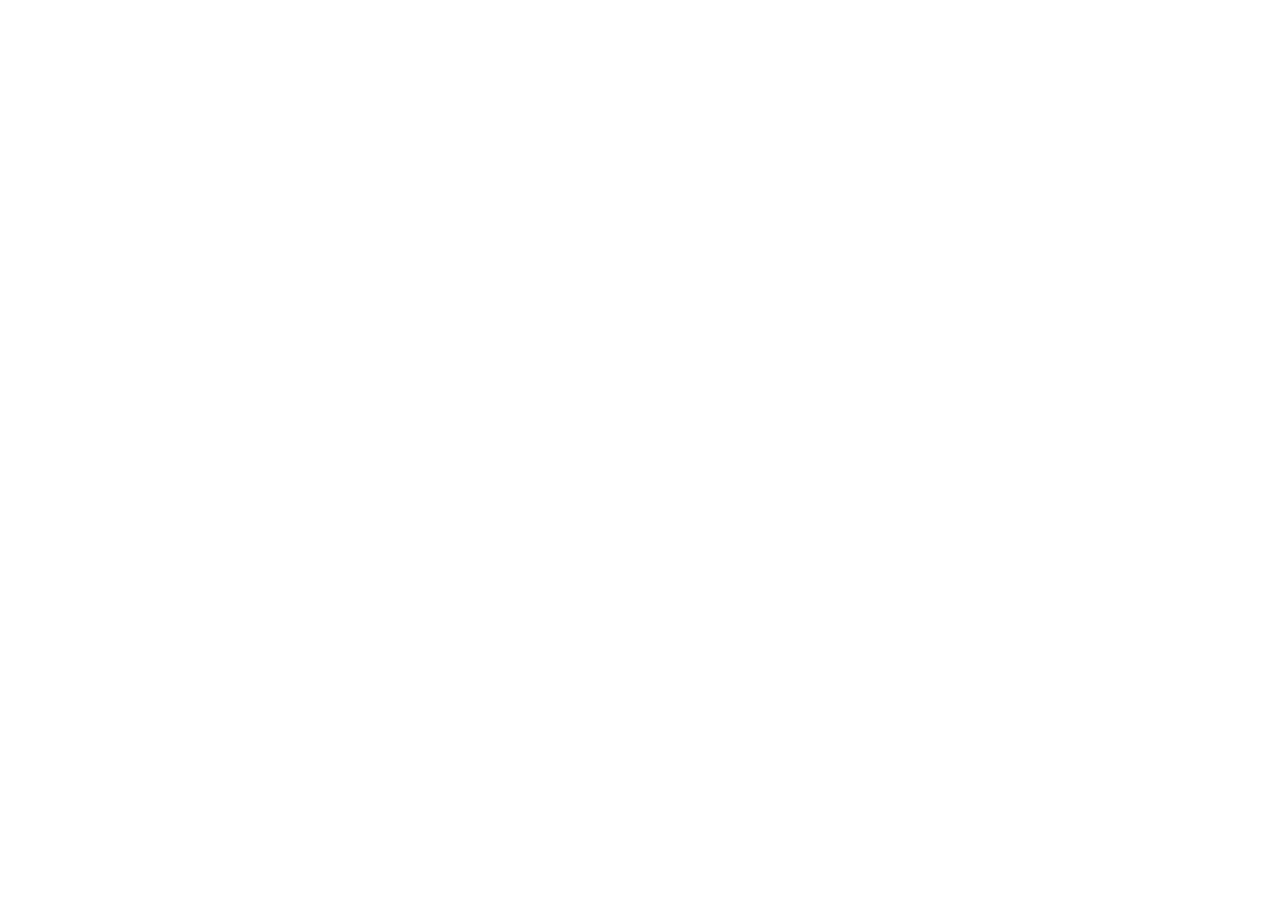
==== src/index.html @ 3f85805f "Add .gitignore for environment variables and create initial index.html structure" ====
<!DOCTYPE html>
<html lang="en">

<head>
    <meta charset="UTF-8">
    <meta name="viewport" content="width=device-width, initial-scale=1.0">
    <title>Home</title>
    <link rel="stylesheet" href="../styles/style.css">
</head>

<body>

</body>

</html>
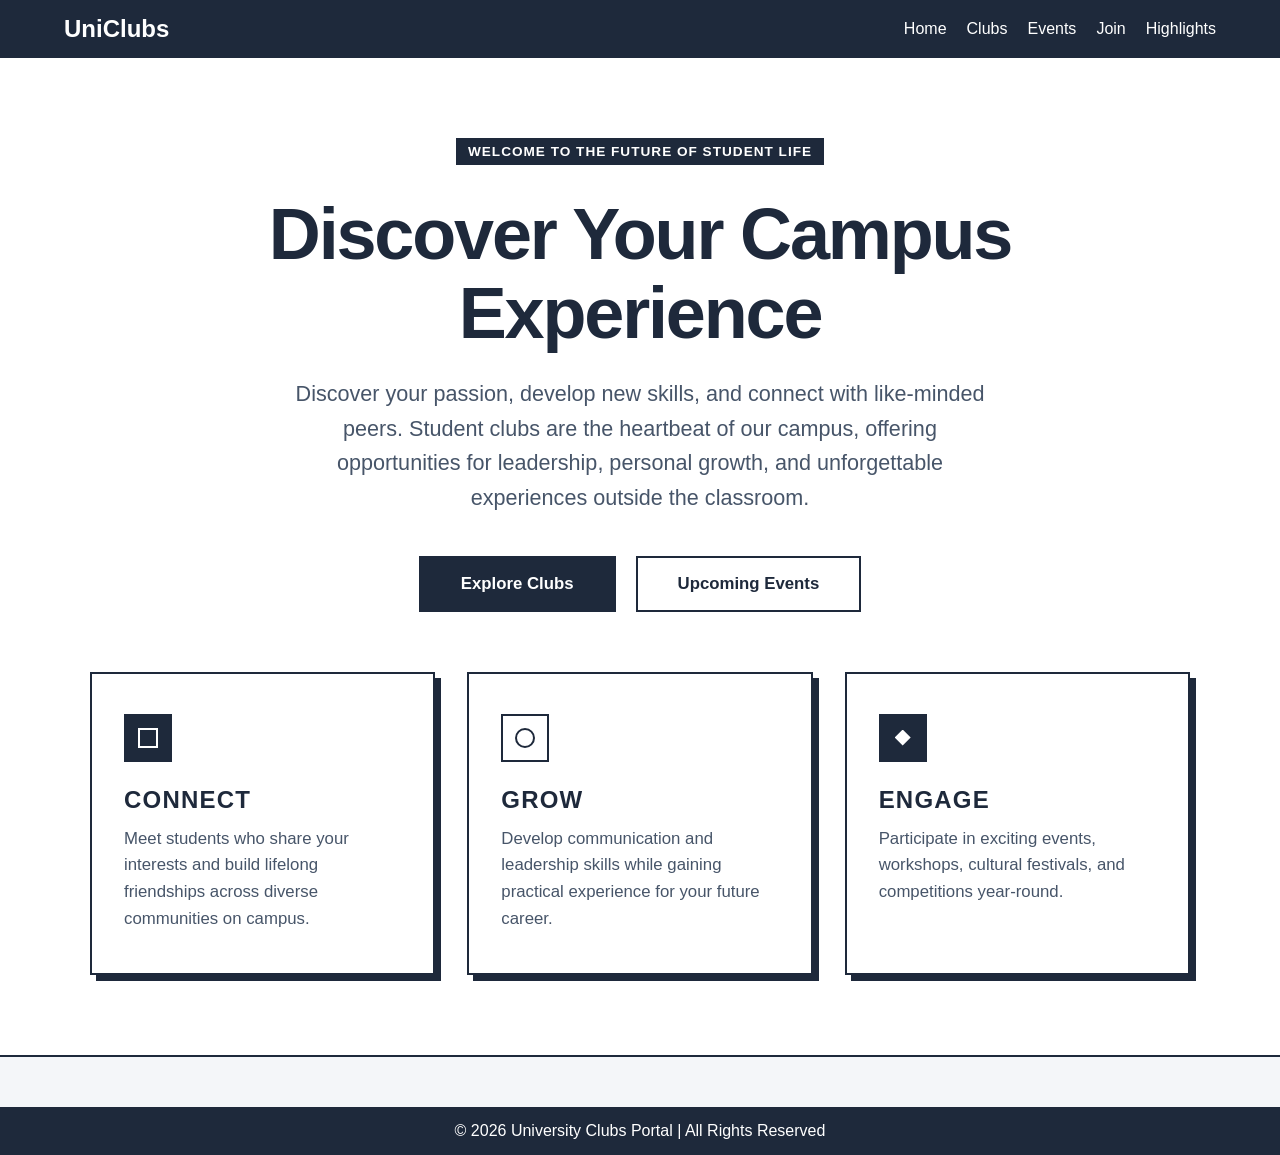
==== commit 6ee58367: "feat: Complete homepage layout including header, hero section, and footer with corresponding styles." ====
--- a/src/index.html
+++ b/src/index.html
@@ -5,11 +5,75 @@
     <meta charset="UTF-8">
     <meta name="viewport" content="width=device-width, initial-scale=1.0">
     <title>Home</title>
+    <!-- Modern Font -->
+    <link rel="preconnect" href="https://fonts.googleapis.com">
+    <link rel="preconnect" href="https://fonts.gstatic.com" crossorigin>
+    <link href="https://fonts.googleapis.com/css2?family=Inter:wght@300;400;500;600;700;800&display=swap" rel="stylesheet">
     <link rel="stylesheet" href="../styles/style.css">
 </head>
 
 <body>
+    <!-- HEADER -->
+    <header class="header">
+        <div class="container nav">
+            <h2 class="logo">UniClubs</h2>
+            <nav>
+                <ul>
+                    <li><a href="index.html">Home</a></li>
+                    <li><a href="clubs.html">Clubs</a></li>
+                    <li><a href="events.html">Events</a></li>
+                    <li><a href="join.html">Join</a></li>
+                    <li><a href="highlights.html">Highlights</a></li>
+                </ul>
+            </nav>
+        </div>
+    </header>
 
+    <!-- HERO SECTION -->
+    <main class="index-hero">
+        <div class="container index-hero-content">
+            <div class="index-hero-text">
+                <div class="index-badge">Welcome to the future of student life</div>
+                <h1 class="index-title">Discover Your Campus Experience</h1>
+                <p class="index-description">
+                    Discover your passion, develop new skills, and connect with like-minded peers. Student clubs are the
+                    heartbeat of our campus, offering opportunities for leadership, personal growth, and unforgettable
+                    experiences outside the classroom.
+                </p>
+                <div class="index-actions">
+                    <a href="clubs.html" class="index-btn index-btn-primary">Explore Clubs</a>
+                    <a href="events.html" class="index-btn index-btn-secondary">Upcoming Events</a>
+                </div>
+            </div>
+
+            <div class="index-features">
+                <div class="index-feature-card">
+                    <div class="index-feature-icon"></div>
+                    <h3>Connect</h3>
+                    <p>Meet students who share your interests and build lifelong friendships across diverse communities
+                        on campus.</p>
+                </div>
+                <div class="index-feature-card">
+                    <div class="index-feature-icon index-feature-icon-2"></div>
+                    <h3>Grow</h3>
+                    <p>Develop communication and leadership skills while gaining practical experience for your future
+                        career.</p>
+                </div>
+                <div class="index-feature-card">
+                    <div class="index-feature-icon index-feature-icon-3"></div>
+                    <h3>Engage</h3>
+                    <p>Participate in exciting events, workshops, cultural festivals, and competitions year-round.</p>
+                </div>
+            </div>
+        </div>
+    </main>
+
+    <!-- FOOTER -->
+    <footer class="footer">
+        <div class="container">
+            <p>©️ 2026 University Clubs Portal | All Rights Reserved</p>
+        </div>
+    </footer>
 </body>
 
 </html>
--- a/styles/style.css
+++ b/styles/style.css
@@ -0,0 +1,295 @@
+/* Reset */
+* {
+    margin: 0;
+    padding: 0;
+    box-sizing: border-box;
+    font-family: Arial, sans-serif;
+}
+
+body {
+    background: #f4f6f9;
+}
+
+/* Container */
+.container {
+    width: 90%;
+    margin: auto;
+}
+
+/* Header */
+.header {
+    background: #1e293b;
+    color: #fff;
+    padding: 15px 0;
+}
+
+.nav {
+    display: flex;
+    justify-content: space-between;
+    align-items: center;
+}
+
+.logo {
+    font-size: 24px;
+    font-weight: bold;
+}
+
+.nav ul {
+    list-style: none;
+    display: flex;
+    gap: 20px;
+}
+
+.nav ul li a {
+    text-decoration: none;
+    color: #fff;
+    font-weight: 500;
+    transition: 0.3s;
+}
+
+.nav ul li a:hover {
+    color: #38bdf8;
+}
+
+/* Footer */
+.footer {
+    background: #1e293b;
+    color: #fff;
+    text-align: center;
+    padding: 15px 0;
+    margin-top: 50px;
+}
+
+/* Index Page Styles - High Contrast Editorial */
+.index-hero {
+    min-height: calc(100vh - 80px);
+    display: flex;
+    align-items: center;
+    justify-content: center;
+    position: relative;
+    background: #ffffff;
+    padding: 80px 0;
+    border-bottom: 2px solid #1e293b;
+    font-family: 'Inter', sans-serif;
+}
+
+.index-hero-content {
+    position: relative;
+    z-index: 2;
+    display: flex;
+    flex-direction: column;
+    align-items: center;
+    max-width: 1100px;
+    margin: 0 auto;
+}
+
+.index-hero-text {
+    text-align: center;
+    max-width: 800px;
+    margin-bottom: 60px;
+}
+
+.index-badge {
+    display: inline-block;
+    padding: 6px 12px;
+    background: #1e293b;
+    color: #ffffff;
+    font-size: 0.85rem;
+    font-weight: 700;
+    text-transform: uppercase;
+    letter-spacing: 1px;
+    margin-bottom: 30px;
+}
+
+.index-title {
+    font-size: 4.5rem;
+    color: #1e293b;
+    margin-bottom: 24px;
+    font-weight: 900;
+    line-height: 1.1;
+    letter-spacing: -0.03em;
+}
+
+.index-description {
+    font-size: 1.35rem;
+    color: #475569;
+    margin-bottom: 40px;
+    line-height: 1.6;
+    font-weight: 400;
+    max-width: 700px;
+    margin-left: auto;
+    margin-right: auto;
+}
+
+.index-actions {
+    display: flex;
+    gap: 20px;
+    justify-content: center;
+}
+
+.index-btn {
+    text-decoration: none;
+    padding: 16px 40px;
+    font-weight: 700;
+    font-size: 1.05rem;
+    transition: all 0.2s ease;
+    display: inline-flex;
+    align-items: center;
+    justify-content: center;
+    border: 2px solid #1e293b;
+    background: transparent;
+    color: #1e293b;
+}
+
+.index-btn-primary {
+    background: #1e293b;
+    color: #ffffff;
+}
+
+.index-btn-primary:hover {
+    background: #ffffff;
+    color: #1e293b;
+}
+
+.index-btn-secondary {
+    background: transparent; /* Ensure it's transparent by default for the new style */
+    color: #1e293b;
+    border: 2px solid #1e293b;
+}
+
+.index-btn-secondary:hover {
+    background: #1e293b;
+    color: #ffffff;
+}
+
+.index-features {
+    display: grid;
+    grid-template-columns: repeat(auto-fit, minmax(280px, 1fr));
+    gap: 32px;
+    width: 100%;
+}
+
+.index-feature-card {
+    background: #ffffff;
+    padding: 40px 32px;
+    border: 2px solid #1e293b;
+    transition: transform 0.2s ease, box-shadow 0.2s ease;
+    text-align: left;
+    position: relative;
+    /* Brutalist stark shadow */
+    box-shadow: 6px 6px 0px #1e293b;
+}
+
+.index-feature-card:hover {
+    transform: translate(-4px, -4px);
+    box-shadow: 10px 10px 0px #1e293b;
+}
+
+.index-feature-icon {
+    width: 48px;
+    height: 48px;
+    background: #1e293b;
+    display: flex;
+    align-items: center;
+    justify-content: center;
+    margin-bottom: 24px;
+    position: relative;
+}
+
+/* Sharp SVG / pure CSS shapes instead of AI ones */
+.index-feature-icon::before {
+    content: '';
+    position: absolute;
+    width: 16px;
+    height: 16px;
+    border: 2px solid #ffffff;
+}
+
+.index-feature-icon-2 {
+    background: transparent;
+    border: 2px solid #1e293b;
+}
+
+.index-feature-icon-2::before {
+    border-radius: 50%;
+    border-color: #1e293b;
+}
+
+.index-feature-icon-3::before {
+    border: none;
+    background: #ffffff;
+    clip-path: polygon(50% 0%, 100% 50%, 50% 100%, 0% 50%);
+}
+
+.index-feature-card h3 {
+    font-size: 1.5rem;
+    color: #1e293b;
+    margin-bottom: 12px;
+    font-weight: 800;
+    text-transform: uppercase;
+    letter-spacing: 0.05em;
+}
+
+.index-feature-card p {
+    color: #475569;
+    line-height: 1.6;
+    font-size: 1.05rem;
+}
+
+/* Responsive Styles */
+@media (max-width: 1024px) {
+    .index-hero {
+        padding: 60px 0;
+    }
+    .index-title {
+        font-size: 3.5rem;
+    }
+    .index-description {
+        font-size: 1.2rem;
+    }
+}
+
+@media (max-width: 768px) {
+    .index-hero {
+        padding: 40px 0;
+    }
+    .index-title {
+        font-size: 2.8rem;
+        margin-bottom: 20px;
+    }
+    .index-description {
+        font-size: 1.1rem;
+        margin-bottom: 30px;
+    }
+    .index-actions {
+        flex-direction: column;
+        gap: 16px;
+        width: 100%;
+        max-width: 300px;
+        margin: 0 auto;
+    }
+    .index-btn {
+        width: 100%;
+    }
+    .index-features {
+        grid-template-columns: 1fr;
+        gap: 24px;
+    }
+    .index-feature-card {
+        padding: 30px 24px;
+    }
+}
+
+@media (max-width: 480px) {
+    .index-title {
+        font-size: 2.2rem;
+    }
+    .index-badge {
+        font-size: 0.75rem;
+        padding: 6px 10px;
+        margin-bottom: 20px;
+    }
+    .index-description {
+        font-size: 1rem;
+    }
+}
